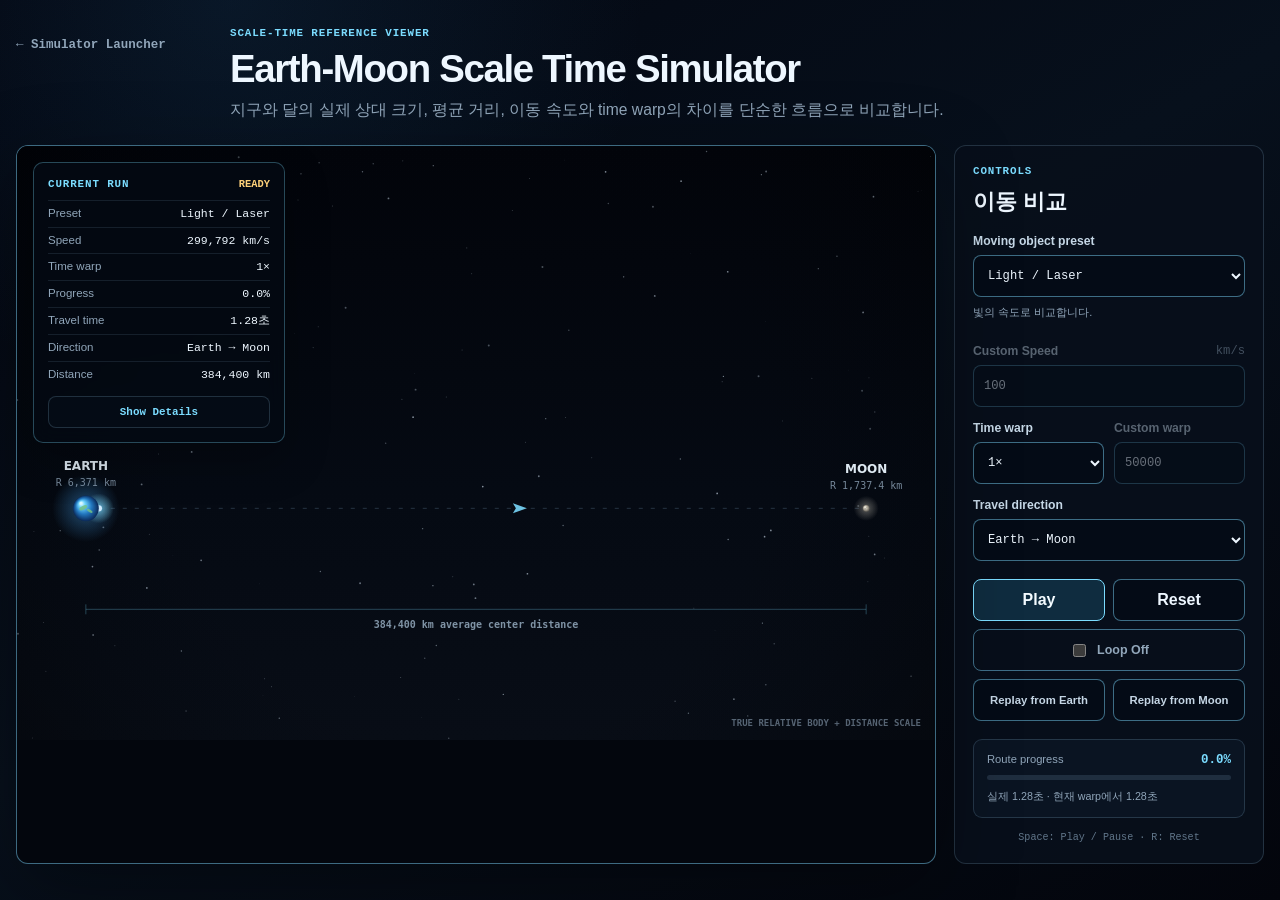
==== earth-moon-scale-time-simulator/index.html @ 4923747e "Add Earth-Moon scale time simulator" ====
<!doctype html>
<html lang="ko">
<head>
  <meta charset="utf-8">
  <meta name="viewport" content="width=device-width, initial-scale=1">
  <meta name="theme-color" content="#050812">
  <title>Earth-Moon Scale Time Simulator</title>
  <link rel="stylesheet" href="./style.css">
</head>
<body>
  <main class="app-shell">
    <header class="app-header">
      <a class="back-link" href="../index.html">← Simulator Launcher</a>
      <div class="title-group">
        <p class="eyebrow">Scale-time reference viewer</p>
        <h1>Earth-Moon Scale Time Simulator</h1>
        <p class="lede">지구와 달의 실제 상대 크기, 평균 거리, 이동 속도와 time warp의 차이를 단순한 흐름으로 비교합니다.</p>
      </div>
    </header>

    <section class="workspace" aria-label="Earth-Moon scale and time simulation">
      <div class="visual-panel">
        <canvas
          id="scale-canvas"
          width="1200"
          height="650"
          aria-label="실제 상대 축척으로 배치한 지구와 달 사이를 이동하는 물체의 2D 시각화"
        >지구-달 축척 시각화를 보려면 Canvas를 지원하는 브라우저가 필요합니다.</canvas>

        <section class="info-panel" aria-labelledby="info-title">
          <div class="info-heading">
            <p class="eyebrow" id="info-title">Current run</p>
            <span class="run-state" id="run-state">Ready</span>
          </div>
          <dl class="readout-list">
            <div><dt>Preset</dt><dd id="info-preset">Light / Laser</dd></div>
            <div><dt>Speed</dt><dd id="info-speed">299,792 km/s</dd></div>
            <div><dt>Time warp</dt><dd id="info-warp">1×</dd></div>
            <div><dt>Progress</dt><dd id="info-progress">0.0%</dd></div>
            <div><dt>Travel time</dt><dd id="info-duration">1.28초</dd></div>
            <div><dt>Direction</dt><dd id="info-direction">Earth → Moon</dd></div>
            <div><dt>Distance</dt><dd>384,400 km</dd></div>
          </dl>
          <button class="details-toggle" id="details-toggle" type="button" aria-expanded="false" aria-controls="scale-details">
            Show Details
          </button>
          <div class="scale-details" id="scale-details" hidden>
            <p>Earth diameter <strong>12,742 km</strong></p>
            <p>Moon diameter <strong>3,474.8 km</strong></p>
            <p>Diameter ratio <strong>3.67 : 1</strong></p>
            <p>Warped viewing time <strong id="info-view-duration">1.28초</strong></p>
            <p class="detail-note">천체 원반과 중심 거리는 같은 축척입니다. halo와 이동체 marker만 식별을 위해 확대했습니다.</p>
          </div>
        </section>
      </div>

      <aside class="control-panel" aria-labelledby="controls-title">
        <div class="panel-heading">
          <p class="eyebrow">Controls</p>
          <h2 id="controls-title">이동 비교</h2>
        </div>

        <div class="control-group">
          <label for="preset-select">Moving object preset</label>
          <select id="preset-select">
            <option value="light">Light / Laser</option>
            <option value="near-light">Near-light Threat</option>
            <option value="fast-missile">Fast Missile</option>
            <option value="slow-projectile">Slow Projectile</option>
            <option value="crewed-spacecraft">Crewed Spacecraft</option>
            <option value="custom">Custom Speed</option>
          </select>
          <p class="control-hint" id="preset-note">빛의 속도로 비교합니다.</p>
        </div>

        <div class="control-group conditional-control" id="custom-speed-group" aria-disabled="true">
          <label for="custom-speed">Custom Speed <span>km/s</span></label>
          <input id="custom-speed" type="number" min="0.1" max="299792.458" step="0.1" value="100" disabled>
        </div>

        <div class="control-grid">
          <div class="control-group">
            <label for="warp-select">Time warp</label>
            <select id="warp-select">
              <option value="1">1×</option>
              <option value="10">10×</option>
              <option value="100">100×</option>
              <option value="1000">1,000×</option>
              <option value="10000">10,000×</option>
              <option value="custom">Custom</option>
            </select>
          </div>
          <div class="control-group conditional-control" id="custom-warp-group" aria-disabled="true">
            <label for="custom-warp">Custom warp</label>
            <input id="custom-warp" type="number" min="1" max="1000000" step="1" value="50000" disabled>
          </div>
        </div>

        <div class="control-group">
          <label for="direction-select">Travel direction</label>
          <select id="direction-select">
            <option value="earth-to-moon">Earth → Moon</option>
            <option value="moon-to-earth">Moon → Earth</option>
          </select>
        </div>

        <div class="transport-controls" aria-label="Playback controls">
          <button class="primary-button" id="play-button" type="button">Play</button>
          <button id="reset-button" type="button">Reset</button>
          <label class="loop-control" for="loop-toggle">
            <input id="loop-toggle" type="checkbox">
            <span id="loop-label">Loop Off</span>
          </label>
        </div>

        <div class="replay-controls" aria-label="Replay controls">
          <button id="replay-earth" type="button">Replay from Earth</button>
          <button id="replay-moon" type="button">Replay from Moon</button>
        </div>

        <div class="progress-block">
          <div class="progress-labels">
            <span>Route progress</span>
            <strong id="progress-label">0.0%</strong>
          </div>
          <div class="progress-track" role="progressbar" aria-label="Route progress" aria-valuemin="0" aria-valuemax="100" aria-valuenow="0" id="progress-track">
            <span id="progress-fill"></span>
          </div>
          <p id="view-time-summary">실제 1.28초 · 현재 warp에서 1.28초</p>
        </div>

        <p class="keyboard-note">Space: Play / Pause · R: Reset</p>
        <p class="sr-only" id="status-message" aria-live="polite">재생 준비</p>
      </aside>
    </section>
  </main>

  <script src="./script.js"></script>
</body>
</html>
---- earth-moon-scale-time-simulator/style.css ----
:root {
  color-scheme: dark;
  --bg: #030610;
  --panel: rgba(8, 15, 27, 0.94);
  --panel-soft: rgba(12, 22, 37, 0.82);
  --line: rgba(145, 192, 226, 0.2);
  --line-bright: rgba(123, 215, 255, 0.48);
  --text: #eef7ff;
  --muted: #91a6ba;
  --cyan: #7bdcff;
  --cyan-strong: #38c9ff;
  --amber: #ffd27a;
  --sans: -apple-system, BlinkMacSystemFont, "Segoe UI", Roboto, Arial, sans-serif;
  --mono: "SFMono-Regular", Consolas, "Liberation Mono", Menlo, monospace;
}

* {
  box-sizing: border-box;
}

[hidden] {
  display: none !important;
}

html {
  min-height: 100%;
  background: var(--bg);
}

body {
  min-height: 100vh;
  margin: 0;
  color: var(--text);
  font-family: var(--sans);
  background:
    radial-gradient(circle at 18% 0%, rgba(37, 105, 154, 0.16), transparent 30%),
    linear-gradient(150deg, #030610 0%, #07101c 48%, #03050c 100%);
}

button,
select,
input {
  font: inherit;
}

button,
select,
input[type="number"] {
  border: 1px solid var(--line-bright);
  border-radius: 8px;
  background: rgba(5, 12, 22, 0.96);
  color: var(--text);
}

button {
  min-height: 42px;
  padding: 0 14px;
  cursor: pointer;
  font-weight: 700;
}

button:hover,
button:focus-visible,
select:focus-visible,
input:focus-visible {
  border-color: var(--cyan);
  box-shadow: 0 0 0 3px rgba(123, 220, 255, 0.14);
  outline: none;
}

.app-shell {
  width: min(1540px, calc(100% - 32px));
  margin: 0 auto;
  padding: 26px 0 32px;
}

.app-header {
  display: grid;
  grid-template-columns: 190px minmax(0, 1fr);
  gap: 24px;
  align-items: start;
  margin-bottom: 22px;
}

.back-link {
  display: inline-flex;
  min-height: 38px;
  align-items: center;
  color: var(--muted);
  font: 700 0.78rem/1.3 var(--mono);
  text-decoration: none;
}

.back-link:hover,
.back-link:focus-visible {
  color: var(--cyan);
  outline: none;
}

.eyebrow {
  margin: 0 0 8px;
  color: var(--cyan);
  font: 700 0.68rem/1.35 var(--mono);
  letter-spacing: 0.08em;
  text-transform: uppercase;
}

h1,
h2,
p {
  margin-top: 0;
}

h1 {
  margin-bottom: 8px;
  font-size: clamp(1.8rem, 3vw, 3.1rem);
  line-height: 1.05;
  letter-spacing: -0.035em;
}

.lede {
  max-width: 880px;
  margin-bottom: 0;
  color: var(--muted);
  font-size: 0.98rem;
  line-height: 1.65;
}

.workspace {
  display: grid;
  grid-template-columns: minmax(0, 1fr) 310px;
  gap: 18px;
  align-items: stretch;
}

.visual-panel {
  position: relative;
  min-width: 0;
  overflow: hidden;
  border: 1px solid var(--line-bright);
  border-radius: 12px;
  background: #03060d;
  box-shadow: 0 24px 80px rgba(0, 0, 0, 0.34);
}

#scale-canvas {
  display: block;
  width: 100%;
  height: clamp(480px, 66vh, 720px);
}

.info-panel {
  position: absolute;
  top: 16px;
  left: 16px;
  width: min(252px, calc(100% - 32px));
  padding: 14px;
  border: 1px solid rgba(123, 220, 255, 0.3);
  border-radius: 10px;
  background: rgba(4, 10, 19, 0.88);
  box-shadow: 0 16px 44px rgba(0, 0, 0, 0.26);
  backdrop-filter: blur(10px);
}

.info-heading {
  display: flex;
  align-items: center;
  justify-content: space-between;
  gap: 10px;
  margin-bottom: 8px;
}

.info-heading .eyebrow {
  margin-bottom: 0;
}

.run-state {
  color: var(--amber);
  font: 700 0.65rem/1.2 var(--mono);
  text-transform: uppercase;
}

.readout-list {
  margin: 0;
}

.readout-list div {
  display: grid;
  grid-template-columns: minmax(0, 0.82fr) minmax(0, 1.18fr);
  gap: 10px;
  align-items: baseline;
  padding: 5px 0;
  border-top: 1px solid rgba(145, 192, 226, 0.12);
}

.readout-list dt,
.readout-list dd {
  margin: 0;
  font-size: 0.72rem;
  line-height: 1.3;
}

.readout-list dt {
  color: var(--muted);
}

.readout-list dd {
  overflow-wrap: anywhere;
  color: var(--text);
  font-family: var(--mono);
  text-align: right;
}

.details-toggle {
  width: 100%;
  min-height: 32px;
  margin-top: 8px;
  padding: 0 10px;
  border-color: var(--line);
  color: var(--cyan);
  font: 700 0.68rem/1 var(--mono);
}

.scale-details {
  margin-top: 10px;
  padding-top: 8px;
  border-top: 1px solid var(--line);
}

.scale-details p {
  display: flex;
  justify-content: space-between;
  gap: 10px;
  margin-bottom: 5px;
  color: var(--muted);
  font-size: 0.68rem;
  line-height: 1.4;
}

.scale-details strong {
  color: var(--text);
  font-family: var(--mono);
  text-align: right;
}

.scale-details .detail-note {
  display: block;
  margin: 9px 0 0;
  color: #71869a;
}

.control-panel {
  min-width: 0;
  padding: 18px;
  border: 1px solid var(--line);
  border-radius: 12px;
  background: var(--panel);
}

.panel-heading {
  margin-bottom: 18px;
}

.panel-heading h2 {
  margin-bottom: 0;
  font-size: 1.35rem;
}

.control-group {
  margin-bottom: 14px;
}

.control-group label {
  display: flex;
  justify-content: space-between;
  gap: 8px;
  margin-bottom: 7px;
  color: #c6d8e7;
  font-size: 0.76rem;
  font-weight: 700;
}

.control-group label span {
  color: var(--muted);
  font-family: var(--mono);
  font-weight: 500;
}

select,
input[type="number"] {
  width: 100%;
  min-height: 42px;
  padding: 0 10px;
  font-family: var(--mono);
  font-size: 0.76rem;
}

.control-hint {
  min-height: 2.4em;
  margin: 7px 0 0;
  color: var(--muted);
  font-size: 0.69rem;
  line-height: 1.45;
}

.control-grid {
  display: grid;
  grid-template-columns: 1fr 1fr;
  gap: 10px;
}

.conditional-control[aria-disabled="true"] {
  opacity: 0.42;
}

.transport-controls {
  display: grid;
  grid-template-columns: 1fr 1fr;
  gap: 8px;
  margin-top: 18px;
}

.primary-button {
  border-color: var(--cyan);
  background: rgba(56, 201, 255, 0.16);
  color: #f3fbff;
}

.loop-control {
  grid-column: 1 / -1;
  display: flex;
  min-height: 42px;
  align-items: center;
  justify-content: center;
  gap: 8px;
  border: 1px solid var(--line-bright);
  border-radius: 8px;
  color: var(--muted);
  cursor: pointer;
  font-size: 0.78rem;
  font-weight: 700;
}

.loop-control:has(input:checked) {
  border-color: var(--amber);
  color: var(--amber);
  background: rgba(255, 210, 122, 0.07);
}

.loop-control input {
  accent-color: var(--amber);
}

.replay-controls {
  display: grid;
  grid-template-columns: 1fr 1fr;
  gap: 8px;
  margin-top: 8px;
}

.replay-controls button {
  padding: 6px 8px;
  color: #c5d6e5;
  font-size: 0.71rem;
  line-height: 1.25;
}

.progress-block {
  margin-top: 18px;
  padding: 13px;
  border: 1px solid var(--line);
  border-radius: 9px;
  background: var(--panel-soft);
}

.progress-labels {
  display: flex;
  align-items: baseline;
  justify-content: space-between;
  gap: 12px;
  margin-bottom: 8px;
  color: var(--muted);
  font-size: 0.7rem;
}

.progress-labels strong {
  color: var(--cyan);
  font: 700 0.78rem/1 var(--mono);
}

.progress-track {
  height: 5px;
  overflow: hidden;
  border-radius: 999px;
  background: rgba(145, 192, 226, 0.15);
}

.progress-track span {
  display: block;
  width: 0;
  height: 100%;
  border-radius: inherit;
  background: linear-gradient(90deg, var(--cyan-strong), #bdedff);
}

.progress-block p {
  margin: 9px 0 0;
  color: var(--muted);
  font-size: 0.67rem;
  line-height: 1.45;
}

.keyboard-note {
  margin: 12px 0 0;
  color: #61768a;
  font: 500 0.63rem/1.5 var(--mono);
  text-align: center;
}

.sr-only {
  position: absolute;
  width: 1px;
  height: 1px;
  padding: 0;
  margin: -1px;
  overflow: hidden;
  clip: rect(0, 0, 0, 0);
  white-space: nowrap;
  border: 0;
}

@media (max-width: 1100px) {
  .workspace {
    grid-template-columns: minmax(0, 1fr) 280px;
  }

  .info-panel {
    width: 228px;
  }
}

@media (max-width: 860px) {
  .app-header {
    display: block;
  }

  .back-link {
    margin-bottom: 14px;
  }

  .workspace {
    grid-template-columns: 1fr;
  }

  #scale-canvas {
    height: 470px;
  }

  .control-panel {
    display: grid;
    grid-template-columns: 1fr 1fr;
    gap: 0 16px;
  }

  .panel-heading,
  .transport-controls,
  .replay-controls,
  .progress-block,
  .keyboard-note {
    grid-column: 1 / -1;
  }
}

@media (max-width: 600px) {
  .app-shell {
    width: min(100% - 20px, 1540px);
    padding-top: 16px;
  }

  h1 {
    font-size: 1.7rem;
  }

  #scale-canvas {
    height: 400px;
  }

  .info-panel {
    position: static;
    width: auto;
    margin: 0 10px 10px;
    padding: 10px;
  }

  .readout-list div {
    padding: 3px 0;
  }

  .readout-list dt,
  .readout-list dd {
    font-size: 0.63rem;
  }

  .control-panel {
    display: block;
    padding: 15px;
  }
}

@media (prefers-reduced-motion: reduce) {
  *,
  *::before,
  *::after {
    scroll-behavior: auto !important;
  }
}
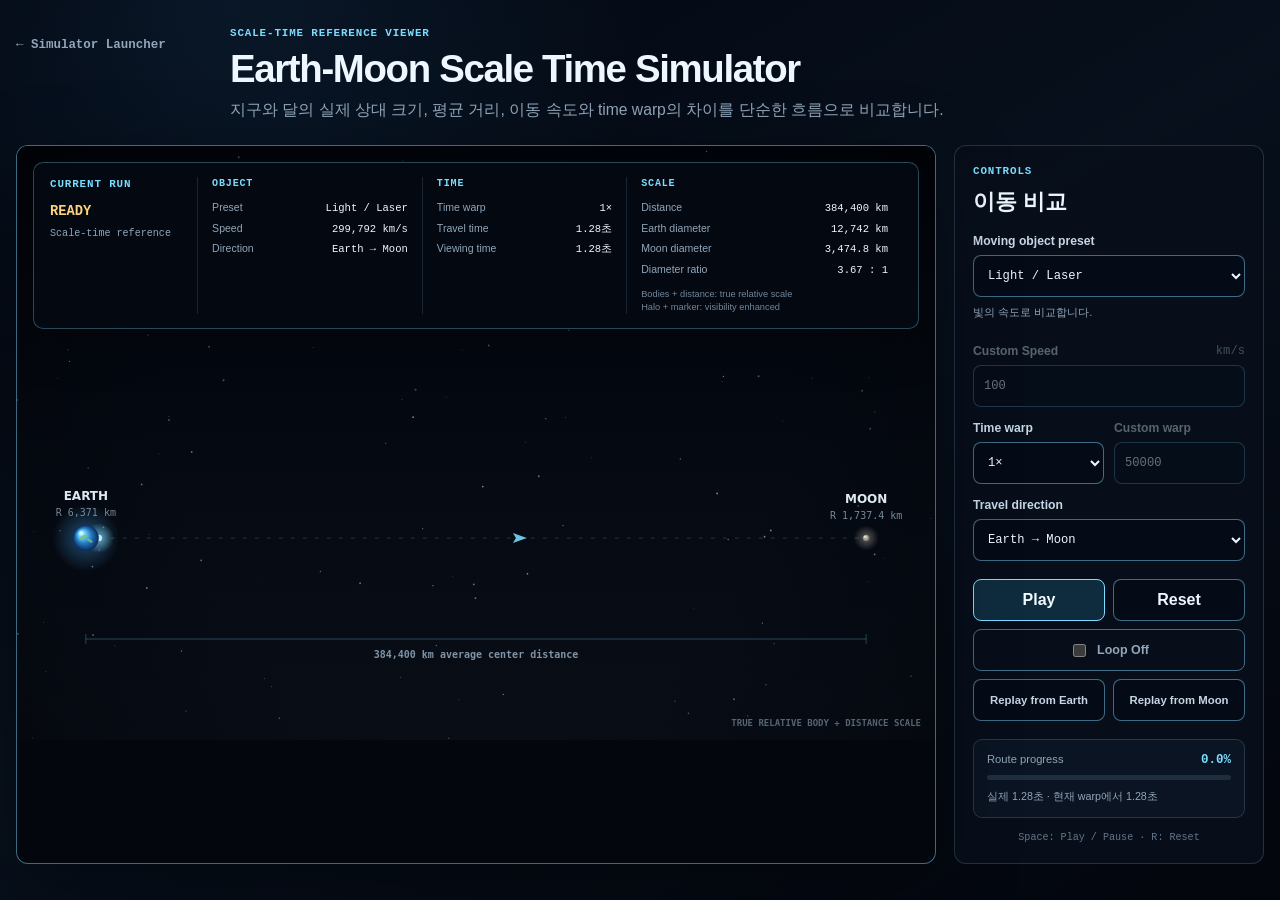
==== commit f19bb6b8: "Refine Earth-Moon scale time panel layout" ====
--- a/earth-moon-scale-time-simulator/index.html
+++ b/earth-moon-scale-time-simulator/index.html
@@ -28,28 +28,39 @@
         >지구-달 축척 시각화를 보려면 Canvas를 지원하는 브라우저가 필요합니다.</canvas>
 
         <section class="info-panel" aria-labelledby="info-title">
-          <div class="info-heading">
+          <div class="run-summary">
             <p class="eyebrow" id="info-title">Current run</p>
-            <span class="run-state" id="run-state">Ready</span>
+            <strong class="run-state" id="run-state">Ready</strong>
+            <span class="run-caption">Scale-time reference</span>
           </div>
-          <dl class="readout-list">
-            <div><dt>Preset</dt><dd id="info-preset">Light / Laser</dd></div>
-            <div><dt>Speed</dt><dd id="info-speed">299,792 km/s</dd></div>
-            <div><dt>Time warp</dt><dd id="info-warp">1×</dd></div>
-            <div><dt>Progress</dt><dd id="info-progress">0.0%</dd></div>
-            <div><dt>Travel time</dt><dd id="info-duration">1.28초</dd></div>
-            <div><dt>Direction</dt><dd id="info-direction">Earth → Moon</dd></div>
-            <div><dt>Distance</dt><dd>384,400 km</dd></div>
-          </dl>
-          <button class="details-toggle" id="details-toggle" type="button" aria-expanded="false" aria-controls="scale-details">
-            Show Details
-          </button>
-          <div class="scale-details" id="scale-details" hidden>
-            <p>Earth diameter <strong>12,742 km</strong></p>
-            <p>Moon diameter <strong>3,474.8 km</strong></p>
-            <p>Diameter ratio <strong>3.67 : 1</strong></p>
-            <p>Warped viewing time <strong id="info-view-duration">1.28초</strong></p>
-            <p class="detail-note">천체 원반과 중심 거리는 같은 축척입니다. halo와 이동체 marker만 식별을 위해 확대했습니다.</p>
+
+          <div class="info-group">
+            <p class="group-label">Object</p>
+            <dl>
+              <div><dt>Preset</dt><dd id="info-preset">Light / Laser</dd></div>
+              <div><dt>Speed</dt><dd id="info-speed">299,792 km/s</dd></div>
+              <div><dt>Direction</dt><dd id="info-direction">Earth → Moon</dd></div>
+            </dl>
+          </div>
+
+          <div class="info-group">
+            <p class="group-label">Time</p>
+            <dl>
+              <div><dt>Time warp</dt><dd id="info-warp">1×</dd></div>
+              <div><dt>Travel time</dt><dd id="info-duration">1.28초</dd></div>
+              <div><dt>Viewing time</dt><dd id="info-view-duration">1.28초</dd></div>
+            </dl>
+          </div>
+
+          <div class="info-group scale-group">
+            <p class="group-label">Scale</p>
+            <dl>
+              <div><dt>Distance</dt><dd>384,400 km</dd></div>
+              <div><dt>Earth diameter</dt><dd>12,742 km</dd></div>
+              <div><dt>Moon diameter</dt><dd>3,474.8 km</dd></div>
+              <div><dt>Diameter ratio</dt><dd>3.67 : 1</dd></div>
+            </dl>
+            <p class="scale-note">Bodies + distance: true relative scale<br>Halo + marker: visibility enhanced</p>
           </div>
         </section>
       </div>
--- a/earth-moon-scale-time-simulator/style.css
+++ b/earth-moon-scale-time-simulator/style.css
@@ -153,8 +153,10 @@
   position: absolute;
   top: 16px;
   left: 16px;
-  width: min(252px, calc(100% - 32px));
-  padding: 14px;
+  right: 16px;
+  display: grid;
+  grid-template-columns: minmax(112px, 0.72fr) minmax(170px, 1.1fr) minmax(156px, 1fr) minmax(205px, 1.35fr);
+  padding: 14px 16px;
   border: 1px solid rgba(123, 220, 255, 0.3);
   border-radius: 10px;
   background: rgba(4, 10, 19, 0.88);
@@ -162,91 +164,83 @@
   backdrop-filter: blur(10px);
 }
 
-.info-heading {
+.run-summary,
+.info-group {
+  min-width: 0;
+  padding: 0 14px;
+}
+
+.run-summary {
+  padding-left: 0;
+}
+
+.run-summary .eyebrow {
+  margin-bottom: 12px;
+}
+
+.run-state {
+  display: block;
+  color: var(--amber);
+  font: 700 0.86rem/1.2 var(--mono);
+  text-transform: uppercase;
+}
+
+.run-caption {
+  display: block;
+  margin-top: 7px;
+  color: var(--muted);
+  font: 500 0.63rem/1.35 var(--mono);
+}
+
+.info-group {
+  border-left: 1px solid rgba(145, 192, 226, 0.16);
+}
+
+.group-label {
+  margin: 0 0 8px;
+  color: var(--cyan);
+  font: 700 0.63rem/1.3 var(--mono);
+  letter-spacing: 0.08em;
+  text-transform: uppercase;
+}
+
+.info-group dl {
+  margin: 0;
+}
+
+.info-group dl div {
   display: flex;
-  align-items: center;
-  justify-content: space-between;
-  gap: 10px;
-  margin-bottom: 8px;
-}
-
-.info-heading .eyebrow {
-  margin-bottom: 0;
-}
-
-.run-state {
-  color: var(--amber);
-  font: 700 0.65rem/1.2 var(--mono);
-  text-transform: uppercase;
-}
-
-.readout-list {
-  margin: 0;
-}
-
-.readout-list div {
-  display: grid;
-  grid-template-columns: minmax(0, 0.82fr) minmax(0, 1.18fr);
   gap: 10px;
   align-items: baseline;
-  padding: 5px 0;
-  border-top: 1px solid rgba(145, 192, 226, 0.12);
-}
-
-.readout-list dt,
-.readout-list dd {
+  justify-content: space-between;
+  padding: 3px 0;
+}
+
+.info-group dt,
+.info-group dd {
   margin: 0;
-  font-size: 0.72rem;
+  font-size: 0.66rem;
   line-height: 1.3;
 }
 
-.readout-list dt {
-  color: var(--muted);
-}
-
-.readout-list dd {
+.info-group dt {
+  flex: 0 1 auto;
+  color: var(--muted);
+}
+
+.info-group dd {
+  flex: 0 1 auto;
   overflow-wrap: anywhere;
   color: var(--text);
   font-family: var(--mono);
   text-align: right;
 }
 
-.details-toggle {
-  width: 100%;
-  min-height: 32px;
-  margin-top: 8px;
-  padding: 0 10px;
-  border-color: var(--line);
-  color: var(--cyan);
-  font: 700 0.68rem/1 var(--mono);
-}
-
-.scale-details {
-  margin-top: 10px;
-  padding-top: 8px;
-  border-top: 1px solid var(--line);
-}
-
-.scale-details p {
-  display: flex;
-  justify-content: space-between;
-  gap: 10px;
-  margin-bottom: 5px;
-  color: var(--muted);
-  font-size: 0.68rem;
+.scale-note {
+  margin: 7px 0 0;
+  color: #71869a;
+  font-size: 0.58rem;
   line-height: 1.4;
-}
-
-.scale-details strong {
-  color: var(--text);
-  font-family: var(--mono);
-  text-align: right;
-}
-
-.scale-details .detail-note {
-  display: block;
-  margin: 9px 0 0;
-  color: #71869a;
 }
 
 .control-panel {
@@ -431,29 +425,28 @@
 
 @media (max-width: 1100px) {
   .workspace {
-    grid-template-columns: minmax(0, 1fr) 280px;
+    grid-template-columns: 1fr;
   }
 
   .info-panel {
-    width: 228px;
-  }
-}
-
-@media (max-width: 860px) {
-  .app-header {
-    display: block;
-  }
-
-  .back-link {
-    margin-bottom: 14px;
-  }
-
-  .workspace {
-    grid-template-columns: 1fr;
-  }
-
-  #scale-canvas {
-    height: 470px;
+    grid-template-columns: minmax(92px, 0.7fr) minmax(136px, 1.05fr) minmax(126px, 1fr) minmax(168px, 1.3fr);
+    padding-right: 10px;
+    padding-left: 10px;
+  }
+
+  .run-summary,
+  .info-group {
+    padding-right: 9px;
+    padding-left: 9px;
+  }
+
+  .run-summary {
+    padding-left: 0;
+  }
+
+  .info-group dt,
+  .info-group dd {
+    font-size: 0.59rem;
   }
 
   .control-panel {
@@ -471,6 +464,20 @@
   }
 }
 
+@media (max-width: 860px) {
+  .app-header {
+    display: block;
+  }
+
+  .back-link {
+    margin-bottom: 14px;
+  }
+
+  #scale-canvas {
+    height: 470px;
+  }
+}
+
 @media (max-width: 600px) {
   .app-shell {
     width: min(100% - 20px, 1540px);
@@ -487,18 +494,28 @@
 
   .info-panel {
     position: static;
+    grid-template-columns: 1fr 1fr;
     width: auto;
     margin: 0 10px 10px;
     padding: 10px;
   }
 
-  .readout-list div {
-    padding: 3px 0;
-  }
-
-  .readout-list dt,
-  .readout-list dd {
-    font-size: 0.63rem;
+  .run-summary,
+  .info-group {
+    padding: 10px;
+  }
+
+  .run-summary {
+    border-bottom: 1px solid rgba(145, 192, 226, 0.16);
+  }
+
+  .info-group {
+    border-top: 1px solid rgba(145, 192, 226, 0.16);
+  }
+
+  .info-group dt,
+  .info-group dd {
+    font-size: 0.62rem;
   }
 
   .control-panel {
